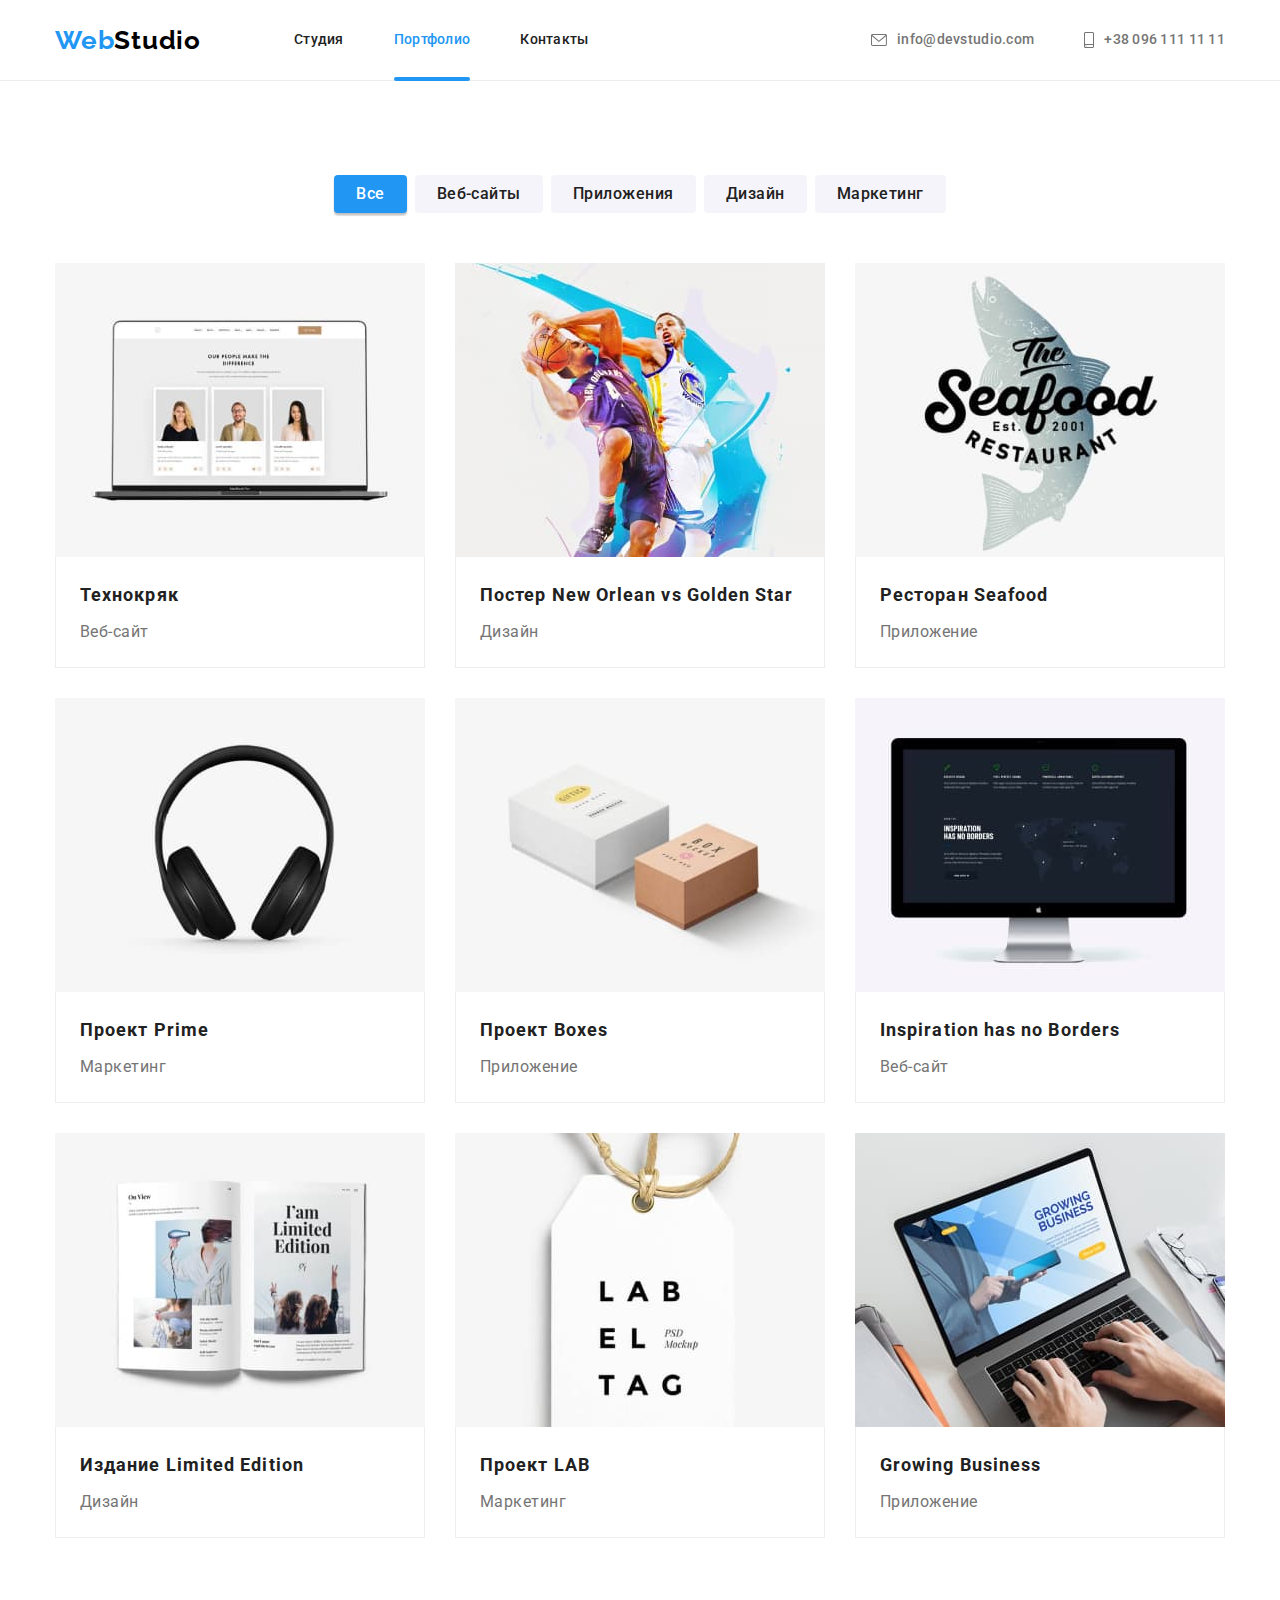
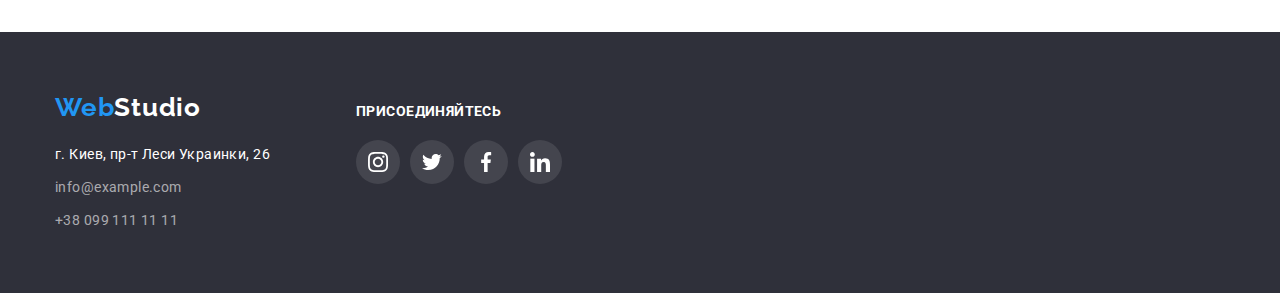
==== portfolio.html @ c78fc139 "Start" ====
<!DOCTYPE html>
<html lang="ru">
  <head>
    <meta charset="UTF-8" />
    <meta http-equiv="X-UA-Compatible" content="IE=edge" />
    <meta name="viewport" content="width=device-width, initial-scale=1.0" />
    <title>WebStudio</title>
    <link rel="preconnect" href="https://fonts.googleapis.com" />
    <link rel="preconnect" href="https://fonts.gstatic.com" crossorigin />
    <link
      href="https://fonts.googleapis.com/css2?family=Raleway:wght@700&family=Roboto:wght@400;500;700;900&display=swap"
      rel="stylesheet"
    />
    <link
      rel="stylesheet"
      href="https://cdnjs.cloudflare.com/ajax/libs/modern-normalize/1.1.0/modern-normalize.min.css"
    />
    <link rel="stylesheet" href="./css/styles.css" />
  </head>

  <body>
    <header class="header">
      <div class="container header-container">
        <a href="./index.html" class="logo link" lang="en"
          >Web<span class="logo-header" lang="en">Studio</span></a
        >
        <nav class="header-navigation">
          <ul class="header-list list">
            <li class="header-item">
              <a href="./index.html" class="header-link link">Студия</a>
            </li>
            <li class="header-item">
              <a href="./portfolio.html" class="header-link link current"
                >Портфолио</a
              >
            </li>
            <li class="header-item">
              <a href="" class="header-link link">Контакты</a>
            </li>
          </ul>
        </nav>
        <ul class="header-connect list">
          <li class="header-connect-item">
            <a
              href="mailto:info@devstudio.com"
              class="header-connect-link link"
            >
              <svg class="header-envelope">
                <use href="./images/icons.svg#icon-envelope"></use>
              </svg>
              info@devstudio.com</a
            >
          </li>
          <li class="header-connect-item">
            <a href="tel:+380961111111" class="header-connect-link link">
              <svg class="header-smartphone">
                <use href="./images/icons.svg#icon-smartphone"></use>
              </svg>
              +38 096 111 11 11</a
            >
          </li>
        </ul>
      </div>
    </header>

    <main>
      <section class="section">
        <div class="container">
          <h1 class="visually-hidden">Портфолио</h1>
          <ul class="filter-list list">
            <li class="filter-item">
              <button type="button" class="filters-btn active">Все</button>
            </li>
            <li class="filter-item">
              <button type="button" class="filters-btn">Веб-сайты</button>
            </li>
            <li class="filter-item">
              <button type="button" class="filters-btn">Приложения</button>
            </li>
            <li class="filter-item">
              <button type="button" class="filters-btn">Дизайн</button>
            </li>
            <li class="filter-item">
              <button type="button" class="filters-btn">Маркетинг</button>
            </li>
          </ul>
          <ul class="portfolio-list list">
            <li class="portfolio-item">
              <a href="" class="portfolio-link link">
                <div class="portfolio-overlay">
                  <img
                    src="./images/project-9.jpg"
                    alt="Сайт Технокряк"
                    width="370"
                  />
                  <p class="portfolio-overlay-description">
                    Технокряк это современная площадка распространения
                    коронавируса. Компании используют эту платформу для
                    цифрового шпионажа и атак на защищённые сервера конкурентов.
                    Технокряк это современная площадка распространения
                    коронавируса. Компании используют эту платформу для
                    цифрового шпионажа и атак на защищённые сервера конкурентов.
                  </p>
                </div>
                <div class="work-card">
                  <h2 class="portfolio-title">Технокряк</h2>
                  <p class="portfolio-description">Веб-сайт</p>
                </div>
              </a>
            </li>
            <li class="portfolio-item">
              <a href="" class="portfolio-link link">
                <div class="portfolio-overlay">
                  <img
                    src="./images/project-8.jpg"
                    alt="Новый Орлеан против Голден Стар"
                    width="370"
                  />
                  <p class="portfolio-overlay-description">
                    Технокряк это современная площадка распространения
                    коронавируса. Компании используют эту платформу для
                    цифрового шпионажа и атак на защищённые сервера конкурентов.
                  </p>
                </div>
                <div class="work-card">
                  <h2 class="portfolio-title">
                    Постер <span lang="en">New Orlean vs Golden Star</span>
                  </h2>
                  <p class="portfolio-description">Дизайн</p>
                </div>
              </a>
            </li>
            <li class="portfolio-item">
              <a href="" class="portfolio-link link">
                <div class="portfolio-overlay">
                  <img
                    src="./images/project-7.jpg"
                    alt="Ресторан Seafood"
                    width="370"
                  />
                  <p class="portfolio-overlay-description">
                    Технокряк это современная площадка распространения
                    коронавируса. Компании используют эту платформу для
                    цифрового шпионажа и атак на защищённые сервера конкурентов.
                  </p>
                </div>
                <div class="work-card">
                  <h2 class="portfolio-title">
                    Ресторан <span lang="en">Seafood</span>
                  </h2>
                  <p class="portfolio-description">Приложение</p>
                </div>
              </a>
            </li>
            <li class="portfolio-item">
              <a href="" class="portfolio-link link">
                <div class="portfolio-overlay">
                  <img
                    src="./images/project-6.jpg"
                    alt="Основной"
                    width="370"
                  />
                  <p class="portfolio-overlay-description">
                    Технокряк это современная площадка распространения
                    коронавируса. Компании используют эту платформу для
                    цифрового шпионажа и атак на защищённые сервера конкурентов.
                  </p>
                </div>
                <div class="work-card">
                  <h2 class="portfolio-title">
                    Проект <span lang="en">Prime</span>
                  </h2>
                  <p class="portfolio-description">Маркетинг</p>
                </div>
              </a>
            </li>
            <li class="portfolio-item">
              <a href="" class="portfolio-link link">
                <div class="portfolio-overlay">
                  <img src="./images/project-5.jpg" alt="Коробки" width="370" />
                  <p class="portfolio-overlay-description">
                    Технокряк это современная площадка распространения
                    коронавируса. Компании используют эту платформу для
                    цифрового шпионажа и атак на защищённые сервера конкурентов.
                  </p>
                </div>
                <div class="work-card">
                  <h2 class="portfolio-title">
                    Проект <span lang="en">Boxes</span>
                  </h2>
                  <p class="portfolio-description">Приложение</p>
                </div>
              </a>
            </li>
            <li class="portfolio-item">
              <a href="" class="portfolio-link link">
                <div class="portfolio-overlay">
                  <img
                    src="./images/project-4.jpg"
                    alt="У вдохновения нет границ"
                    width="370"
                  />
                  <p class="portfolio-overlay-description">
                    Технокряк это современная площадка распространения
                    коронавируса. Компании используют эту платформу для
                    цифрового шпионажа и атак на защищённые сервера конкурентов.
                  </p>
                </div>
                <div class="work-card">
                  <h2 class="portfolio-title" lang="en">
                    Inspiration has no Borders
                  </h2>
                  <p class="portfolio-description">Веб-сайт</p>
                </div>
              </a>
            </li>
            <li class="portfolio-item">
              <a href="" class="portfolio-link link">
                <div class="portfolio-overlay">
                  <img
                    src="./images/project-3.jpg"
                    alt="Ограниченный выпуск"
                    width="370"
                  />
                  <p class="portfolio-overlay-description">
                    Технокряк это современная площадка распространения
                    коронавируса. Компании используют эту платформу для
                    цифрового шпионажа и атак на защищённые сервера конкурентов.
                  </p>
                </div>
                <div class="work-card">
                  <h2 class="portfolio-title">
                    Издание <span lang="en">Limited Edition</span>
                  </h2>
                  <p class="portfolio-description">Дизайн</p>
                </div>
              </a>
            </li>
            <li class="portfolio-item">
              <a href="" class="portfolio-link link">
                <div class="portfolio-overlay">
                  <img
                    src="./images/project-2.jpg"
                    alt="Этикетка"
                    width="370"
                  />
                  <p class="portfolio-overlay-description">
                    Технокряк это современная площадка распространения
                    коронавируса. Компании используют эту платформу для
                    цифрового шпионажа и атак на защищённые сервера конкурентов.
                  </p>
                </div>
                <div class="work-card">
                  <h2 class="portfolio-title">
                    Проект <span lang="en">LAB</span>
                  </h2>
                  <p class="portfolio-description">Маркетинг</p>
                </div>
              </a>
            </li>
            <li class="portfolio-item">
              <a href="" class="portfolio-link link">
                <div class="portfolio-overlay">
                  <img
                    src="./images/project-1.jpg"
                    alt="Растущий Бизнес"
                    width="370"
                  />
                  <p class="portfolio-overlay-description">
                    Технокряк это современная площадка распространения
                    коронавируса. Компании используют эту платформу для
                    цифрового шпионажа и атак на защищённые сервера конкурентов.
                  </p>
                </div>
                <div class="work-card">
                  <h2 class="portfolio-title" lang="en">Growing Business</h2>
                  <p class="portfolio-description">Приложение</p>
                </div>
              </a>
            </li>
          </ul>
        </div>
      </section>
    </main>

    <footer class="footer">
      <div class="container">
        <div class="footer-nav">
          <a href="./index.html" class="logo link" lang="en"
            >Web<span class="logo-footer" lang="en">Studio</span></a
          >
          <address class="footer-contact">
            <ul class="address-list list">
              <li class="address-item">
                <a
                  href="https://goo.gl/maps/1GZU7aaaTQPB9hGB9"
                  class="maps-link link"
                  target="_blank"
                  rel="noreferrer noopener"
                  >г. Киев, пр-т Леси Украинки, 26</a
                >
              </li>
              <li class="address-item">
                <a href="mailto:info@example.com" class="address-link link"
                  >info@example.com</a
                >
              </li>
              <li class="address-item">
                <a href="tel:+380991111111" class="address-link link"
                  >+38 099 111 11 11</a
                >
              </li>
            </ul>
          </address>
        </div>
        <div class="footer-social">
          <p class="footer-social-title">присоединяйтесь</p>
          <ul class="footer-social-list list">
            <li class="footer-social-item">
              <a href="" class="footer-social-link link">
                <svg class="footer-social-icon">
                  <use href="./images/icons.svg#icon-instagram"></use>
                </svg>
              </a>
            </li>
            <li class="footer-social-item">
              <a href="" class="footer-social-link link">
                <svg class="footer-social-icon">
                  <use href="./images/icons.svg#icon-twitter"></use>
                </svg>
              </a>
            </li>
            <li class="footer-social-item">
              <a href="" class="footer-social-link link">
                <svg class="footer-social-icon">
                  <use href="./images/icons.svg#icon-facebook"></use>
                </svg>
              </a>
            </li>
            <li class="footer-social-item">
              <a href="" class="footer-social-link link">
                <svg class="footer-social-icon">
                  <use href="./images/icons.svg#icon-linkedin"></use>
                </svg>
              </a>
            </li>
          </ul>
        </div>
      </div>
    </footer>
  </body>
</html>
---- css/styles.css ----
:root {
  --title-text-color: #212121;
  --text-color: #757575;
  --accent-color: #2196f3;
  --primary-white-color: #ffffff;
  --primery-black-color: #000000;
  --text-footer-contact-color: rgba(255, 255, 255, 0.6);
  --filters-background-color: #f5f4fa;
  --filters-text-color: #212121;
  --main-bg-color: #ffffff;
  --second-bg-color: #2f303a;
  --third-bg-color: #f5f4fa;
  --hero-bg-color: #c4c4c4;
  --social-bg: #afb1b8;
  --social-bg-footer: rgba(255, 255, 255, 0.1);
  --timing-duration: 250ms;
  --timing-fanction: cubic-bezier(0.4, 0, 0.2, 1);
  --modal-bg-color: #ffffff;
  --modal-backdrop-bg: rgba(0, 0, 0, 0.2);
}

p,
h1,
h2,
h3,
h4,
h5,
h6 {
  margin: 0;
}

ul {
  margin: 0;
  padding: 0;
}

button {
  cursor: pointer;
}

img {
  display: block;
  max-width: 100%;
  height: auto;
}

body {
  background-color: var(--main-bg-color);
  color: var(--title-text-color);
  font-family: Roboto, sans-serif;
}

.container {
  width: 1200px;
  padding-left: 15px;
  padding-right: 15px;
  margin-left: auto;
  margin-right: auto;
}

.visually-hidden {
  position: absolute;
  white-space: nowrap;
  width: 1px;
  height: 1px;
  overflow: hidden;
  border: 0;
  padding: 0;
  clip: rect(0 0 0 0);
  clip-path: inset(50%);
  margin: -1px;
}

.list {
  list-style: none;
}

.link {
  text-decoration: none;
}

/* -------------------------HEADER------------------------- */

.header {
  background-color: var(--main-bg-color);
  border-bottom: 1px solid #ececec;
}

.logo {
  display: block;
  padding-top: 24px;
  padding-bottom: 24px;

  color: var(--accent-color);
  font-family: Raleway, sans-serif;
  font-size: 26px;
  font-weight: 700;
  line-height: 1.19;
  letter-spacing: 0.03em;
}

.logo-header {
  color: var(--primery-black-color);
}

.logo-footer {
  color: var(--primary-white-color);
}

.header-container {
  display: flex;
  align-items: center;
}

.header-list {
  display: flex;
  margin-left: 93px;
}

.header-item {
  margin-right: 50px;
  position: relative;
}

.header-item:last-child {
  margin-right: 0;
}

.header-link {
  display: block;
  padding-top: 32px;
  padding-bottom: 32px;

  color: var(--title-text-color);
  font-weight: 500;
  font-size: 14px;
  line-height: 1.14;
  letter-spacing: 0.02em;

  transition-property: color;
  transition-duration: var(--timing-duration);
  transition-timing-function: var(--timing-fanction);
}

.header-link:hover,
.header-link:focus {
  color: var(--accent-color);
}

.current::after {
  content: "";
  display: block;
  position: absolute;
  left: 0;
  bottom: -1px;
  width: 100%;
  height: 4px;
  border-radius: 2px;
  background-color: var(--accent-color);
}

.header-connect-link:hover,
.header-connect-link:focus,
.address-link:hover,
.address-link:focus,
.maps-link:hover,
.maps-link:focus,
.current {
  color: var(--accent-color);
}

.header-connect {
  display: flex;
  margin-left: auto;
  align-items: center;
}

.header-connect-item {
  margin-right: 50px;
  padding-top: 32px;
  padding-bottom: 32px;
}

.header-connect-item:last-child {
  margin-right: 0;
}

.header-connect-link {
  display: flex;
  align-items: center;
  color: var(--text-color);
  font-weight: 500;
  font-size: 14px;
  line-height: 1.14;
  letter-spacing: 0.02em;

  transition-property: color;
  transition-duration: var(--timing-duration);
  transition-timing-function: var(--timing-fanction);
}

.header-envelope {
  width: 16px;
  height: 12px;
  margin-right: 10px;
  fill: currentColor;
}

.header-smartphone {
  width: 10px;
  height: 16px;
  margin-right: 10px;
  fill: currentColor;
}
/* -------------------------HERO------------------------- */

.hero {
  max-width: 1600px;
  margin-left: auto;
  margin-right: auto;
  padding-top: 200px;
  padding-bottom: 200px;
  text-align: center;

  background-color: var(--second-bg-color);
  background-image: linear-gradient(
      to right,
      rgba(47, 48, 58, 0.4),
      rgba(47, 48, 58, 0.4)
    ),
    url("../images/hero-img.jpg");
  background-repeat: no-repeat;
  background-position: center;
  background-size: cover;
}

.hero-title {
  margin-bottom: 30px;
  margin-left: auto;
  margin-right: auto;
  width: 696px;

  color: var(--primary-white-color);
  font-weight: 900;
  font-size: 44px;
  line-height: 1.36;
  letter-spacing: 0.06em;
  text-transform: uppercase;
}

.hero-btn {
  padding: 10px 32px;
  border-radius: 4px;
  border: none;

  color: var(--primary-white-color);
  background-color: var(--accent-color);
  font-family: inherit;
  font-weight: 700;
  font-size: 16px;
  line-height: 1.88;
  letter-spacing: 0.06em;
  box-shadow: 0px 4px 4px rgba(0, 0, 0, 0.15);

  transition-property: background-color;
  transition-duration: var(--timing-duration);
  transition-timing-function: var(--timing-fanction);
}

.hero-btn:hover,
.hero-btn:focus {
  background-color: #188ce8;
}

/* -------------------------BUTTON------------------------- */

.filters-btn {
  padding: 6px 22px;
  border-radius: 4px;
  border: none;

  color: var(--filters-text-color);
  background-color: var(--filters-background-color);
  font-family: inherit;
  font-weight: 500;
  font-size: 16px;
  line-height: 1.63;
  letter-spacing: 0.03em;

  transition-property: color, background-color, box-shadow;
  transition-duration: var(--timing-duration);
  transition-timing-function: var(--timing-fanction);
}

.filters-btn:hover,
.filters-btn:focus,
.active {
  color: var(--primary-white-color);
  background-color: var(--accent-color);
  box-shadow: 0px 3px 1px rgba(0, 0, 0, 0.1), 0px 1px 2px rgba(0, 0, 0, 0.08),
    0px 2px 2px rgba(0, 0, 0, 0.12);
}

/* -------------------------SECTION------------------------- */

.section {
  padding-bottom: 94px;
  padding-top: 94px;
  background-color: var(--main-bg-color);
}

.section-title {
  margin-bottom: 50px;

  color: var(--title-text-color);
  font-size: 36px;
  line-height: 1.17;
  text-align: center;
  letter-spacing: 0.03em;
}

/* -------------------------FEATURE------------------------- */

.feature-list {
  display: flex;
}

.feature-item {
  flex-basis: calc((100% - 3 * 30px) / 4);
  margin-right: 30px;
}

.feature-item:last-child {
  margin-right: 0;
}

.feature-item-icon {
  display: block;
  text-align: center;
  background: #f5f4fa;
  border-radius: 4px;
  margin-bottom: 30px;
  padding: 25px 100px;
}

.feature-icon {
  width: 70px;
  height: 70px;
}

.feature-title {
  margin-bottom: 10px;

  color: var(--title-text-color);
  font-size: 14px;
  line-height: 1.14;
  letter-spacing: 0.03em;
  text-transform: uppercase;
}

.feature-description {
  color: var(--text-color);
  font-size: 14px;
  line-height: 1.71;
  letter-spacing: 0.03em;
}

/* -------------------------WORK LIST------------------------- */

.work {
  padding-top: 0;
}

.work-list {
  display: flex;
}

.work-item {
  position: relative;
  flex-basis: calc((100% - 2 * 30px) / 3);
  margin-right: 30px;
}

.work-item:last-child {
  margin-right: 0;
}

.work-wrapper {
  position: absolute;
  bottom: 0;
  left: 0;
  width: 100%;
  padding: 27px 0;
  background-color: rgba(47, 48, 58, 0.8);
}

.work-title {
  font-size: 14px;
  line-height: 1.14;
  text-align: center;
  letter-spacing: 0.03em;
  text-transform: uppercase;

  color: var(--primary-white-color);
}

/* -------------------------OUR TEAM------------------------- */

.team {
  background-color: var(--third-bg-color);
}

.team-card {
  background-color: var(--main-bg-color);
  border-radius: 0px 0px 4px 4px;
  box-shadow: 0px 1px 3px rgba(0, 0, 0, 0.12), 0px 1px 1px rgba(0, 0, 0, 0.14),
    0px 2px 1px rgba(0, 0, 0, 0.2);
}

.team-list {
  display: flex;
}

.team-item {
  flex-basis: calc((100% - 3 * 30px) / 4);
  margin-right: 30px;
}

.team-item:last-child {
  margin-right: 0;
}

.team-card-text {
  padding-top: 30px;
  padding-bottom: 30px;
}

.team-title {
  margin-bottom: 10px;

  color: var(--title-text-color);
  font-weight: 500;
  font-size: 16px;
  line-height: 1.19;
  text-align: center;
  letter-spacing: 0.03em;
}

.team-description {
  margin-bottom: 16px;
  color: var(--text-color);
  font-size: 16px;
  line-height: 1.19;
  text-align: center;
  letter-spacing: 0.03em;
}

.team-social {
  display: flex;
  justify-content: center;
}

.team-social-item {
  margin-right: 10px;
}

.team-social-item:last-child {
  margin-right: 0;
}

.team-social-link {
  display: flex;
  justify-content: center;
  align-items: center;
  width: 44px;
  height: 44px;
  border-radius: 50%;
  color: var(--social-bg);

  transition-property: color, background-color;
  transition-duration: var(--timing-duration);
  transition-timing-function: var(--timing-fanction);
}

.team-social-link:hover,
.team-social-link:focus {
  background-color: var(--accent-color);
  color: var(--primary-white-color);
}

.team-social-icon {
  width: 20px;
  height: 20px;
  fill: currentColor;
}
/* -------------------------CLIENTS------------------------- */

.clients-list {
  display: flex;
}

.clients-item {
  width: 170px;
  height: 92px;
  margin-right: 30px;
}

.clients-item:last-child {
  margin-right: 0;
}

.clients-link {
  display: flex;
  justify-content: center;
  align-items: center;
  width: 100%;
  height: 100%;
  border: 1px solid var(--social-bg);
  border-radius: 4px;

  color: var(--social-bg);

  transition-property: color, border;
  transition-duration: var(--timing-duration);
  transition-timing-function: var(--timing-fanction);
}

.clients-link:hover,
.clients-link:focus {
  border: 1px solid var(--accent-color);
  color: var(--accent-color);
}

.clients-icon {
  width: 106px;
  height: 60px;
  fill: currentColor;
}

/* -------------------------FOOTER------------------------- */

.footer {
  padding-top: 60px;
  padding-bottom: 60px;
  background-color: var(--second-bg-color);
}

.footer-nav {
  width: 231px;
  margin-right: 70px;
}

.footer .logo {
  padding: 0;
  margin-bottom: 20px;
}

.footer-contact {
  font-style: normal;
  font-size: 14px;
  line-height: 1.71;
  letter-spacing: 0.03em;
}

.address-item {
  margin-bottom: 9px;
}

.address-item:last-child {
  margin-bottom: 0px;
}

.maps-link {
  color: var(--primary-white-color);

  transition-property: color;
  transition-duration: var(--timing-duration);
  transition-timing-function: var(--timing-fanction);
}

.address-link {
  color: var(--text-footer-contact-color);

  transition-property: color;
  transition-duration: var(--timing-duration);
  transition-timing-function: var(--timing-fanction);
}

.footer .container {
  display: flex;
  align-items: baseline;
}

.footer-social-title {
  color: var(--primary-white-color);
  font-weight: 700;
  font-size: 14px;
  line-height: 1.14;
  letter-spacing: 0.03em;
  text-transform: uppercase;
  margin-bottom: 20px;
}

.footer-social-list {
  display: flex;
  justify-content: center;
}

.footer-social-item {
  margin-right: 10px;
}

.footer-social-item:last-child {
  margin-right: 0;
}

.footer-social-link {
  display: flex;
  justify-content: center;
  align-items: center;
  width: 44px;
  height: 44px;
  border-radius: 50%;
  background-color: var(--social-bg-footer);

  transition-property: background-color;
  transition-duration: var(--timing-duration);
  transition-timing-function: var(--timing-fanction);
}

.footer-social-link:hover,
.footer-social-link:focus {
  background-color: var(--accent-color);
}

.footer-social-icon {
  width: 20px;
  height: 20px;
  fill: var(--primary-white-color);
}

/* -------------------------PORTFOLIO------------------------- */

.filter-list {
  display: flex;
  justify-content: center;
  margin-bottom: 50px;
}

.filter-item:not(:last-child) {
  margin-right: 8px;
}

.portfolio-list {
  display: flex;
  flex-wrap: wrap;
}

.portfolio-item {
  flex-basis: calc((100% - 2 * 30px) / 3);
  margin-right: 30px;
  margin-bottom: 30px;

  transition-property: box-shadow;
  transition-duration: var(--timing-duration);
  transition-timing-function: var(--timing-fanction);
}

.portfolio-item:nth-child(3n) {
  margin-right: 0;
}

.portfolio-item:nth-last-child(-n + 3) {
  margin-bottom: 0;
}

.portfolio-item:hover,
.portfolio-item:focus {
  box-shadow: 0px 1px 1px rgba(0, 0, 0, 0.12), 0px 4px 4px rgba(0, 0, 0, 0.06),
    1px 4px 6px rgba(0, 0, 0, 0.16);
}

.work-card {
  background: var(--primary-white-color);
  border-bottom: 1px solid #eeeeee;
  border-left: 1px solid #eeeeee;
  border-right: 1px solid #eeeeee;
  padding: 20px 24px;
}

.portfolio-title {
  color: var(--title-text-color);
  margin-bottom: 4px;
  font-size: 18px;
  line-height: 2;
  letter-spacing: 0.06em;
}

.portfolio-description {
  color: var(--text-color);
  font-size: 16px;
  line-height: 1.88;
  letter-spacing: 0.03em;
}

.portfolio-overlay {
  position: relative;
  overflow: hidden;
}
.portfolio-overlay-description {
  position: absolute;
  top: 0;
  left: 0;
  width: 100%;
  height: 100%;
  padding: 63px 24px;

  font-size: 18px;
  line-height: 1.56;
  letter-spacing: 0.03em;

  color: var(--primary-white-color);
  background-color: rgba(33, 150, 243, 0.9);

  transform: translateY(101%);
  opacity: 0;

  transition-property: transform, opacity;
  transition-duration: var(--timing-duration);
  transition-timing-function: var(--timing-fanction);
  /* overflow: auto; */
}

.portfolio-link:hover .portfolio-overlay-description,
.portfolio-link:focus .portfolio-overlay-description {
  transform: translateY(0);
  opacity: 1;
}

/* -------------------------MODAL WINDOW------------------------- */

.backdrop {
  position: fixed;
  top: 0;
  left: 0;
  width: 100vw;
  height: 100vh;

  background-color: var(--modal-backdrop-bg);

  transition-property: opacity, visibility;
  transition-duration: var(--timing-duration);
  transition-timing-function: var(--timing-fanction);
}

.backdrop.is-hidden .modal {
  transform: translate(-50%, -50%) scale(0.1);
  border-radius: 50%;
}

.modal {
  position: absolute;
  top: 50%;
  left: 50%;
  width: 528px;
  min-height: 581px;
  padding: 40px;
  transform: translate(-50%, -50%) scale(1);

  transition-property: transform, border-radius;
  transition-duration: var(--timing-duration);
  transition-timing-function: var(--timing-fanction);

  background-color: var(--modal-bg-color);
  box-shadow: 0px 1px 3px rgba(0, 0, 0, 0.12), 0px 1px 1px rgba(0, 0, 0, 0.14),
    0px 2px 1px rgba(0, 0, 0, 0.2);
  border-radius: 4px;
}

.modal-close {
  position: absolute;
  top: 8px;
  right: 8px;
  width: 30px;
  height: 30px;
  display: flex;
  align-items: center;
  justify-content: center;

  background-color: transparent;
  border: 1px solid rgba(0, 0, 0, 0.1);
  border-radius: 50%;
}

.is-hidden {
  visibility: hidden;
  opacity: 0;
  pointer-events: none;
}
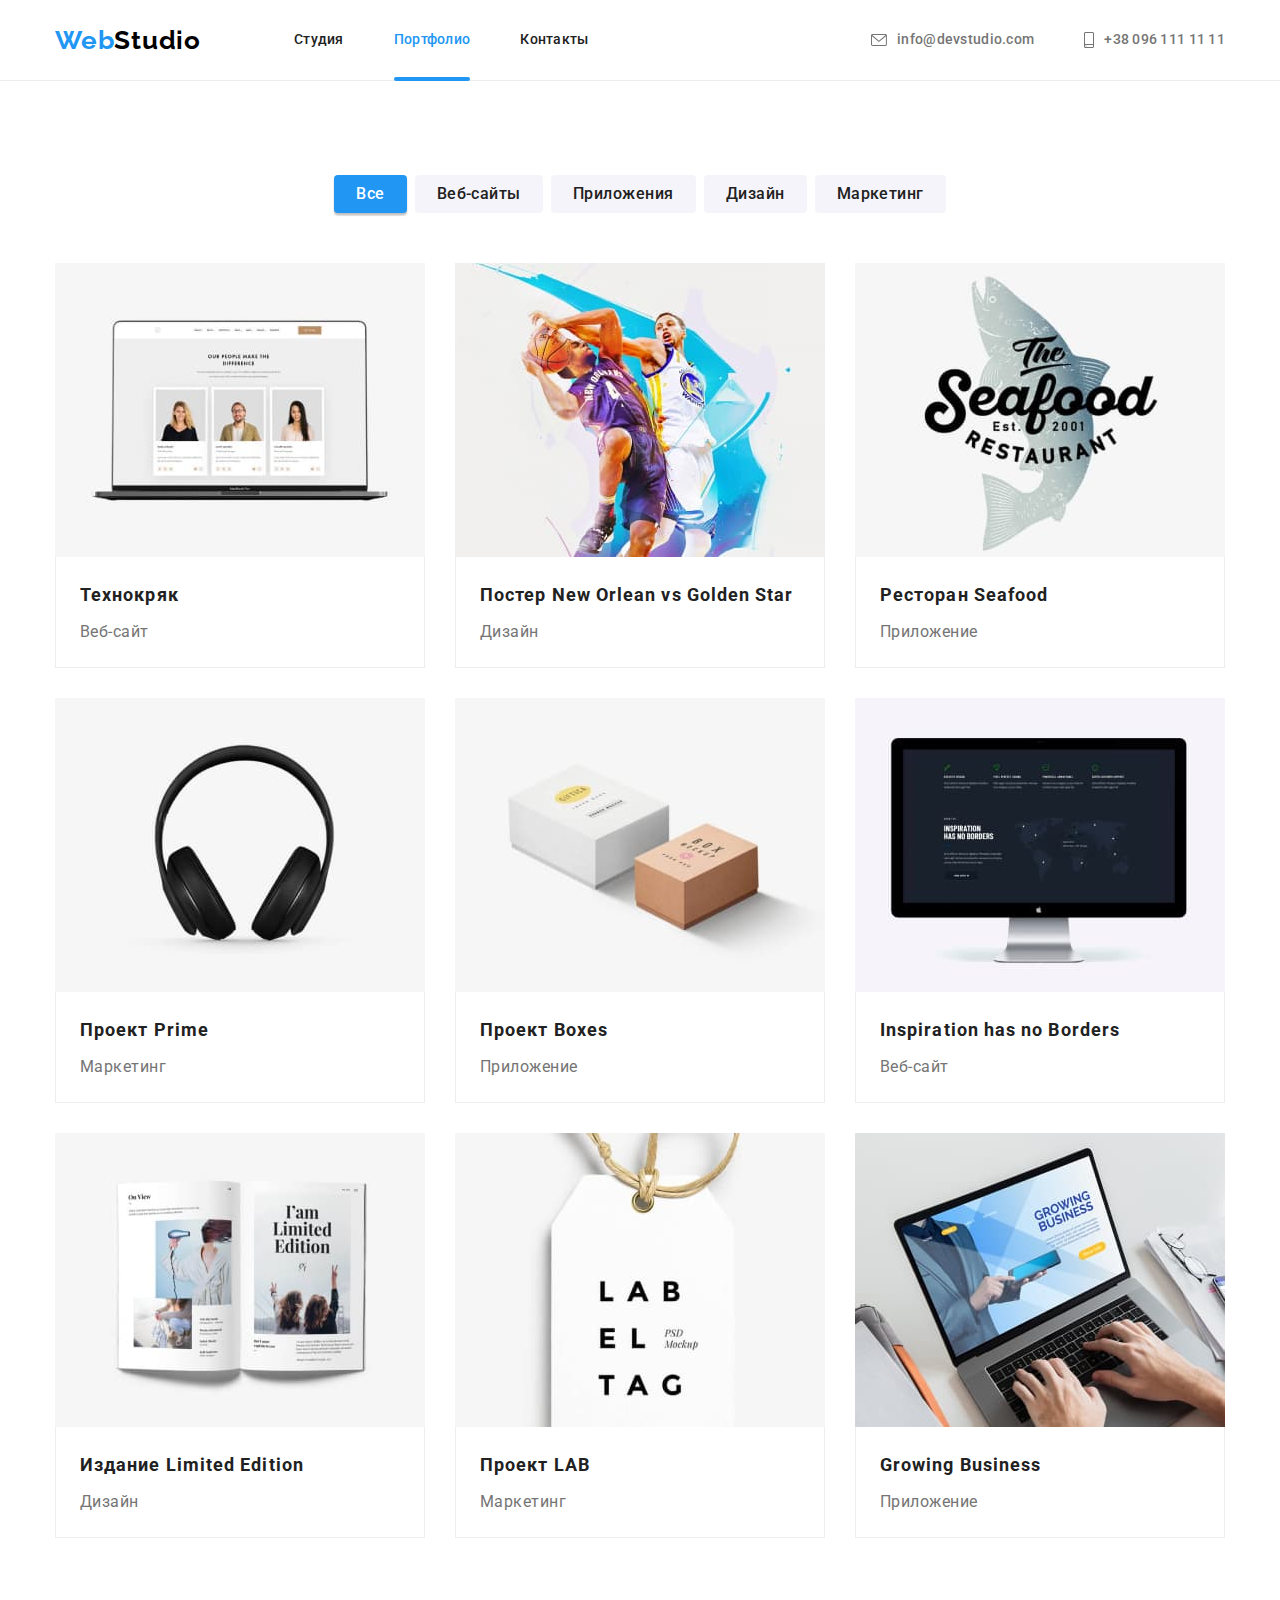
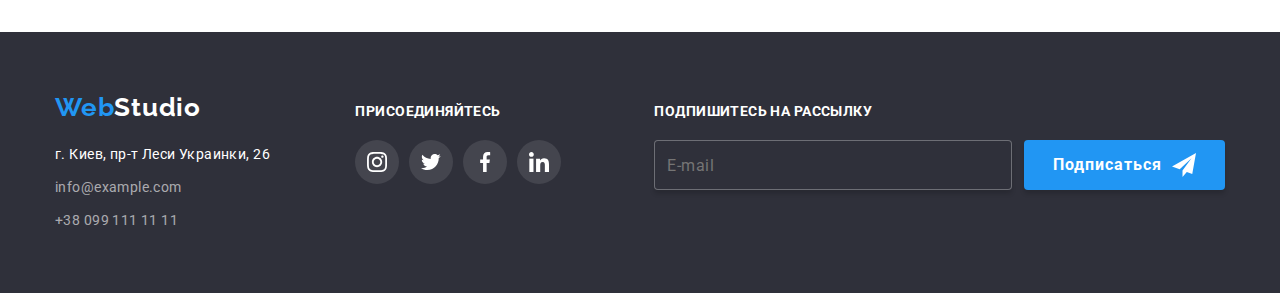
==== commit 4e4e8ad3: "add subscribe to portfolio and finish" ====
--- a/portfolio.html
+++ b/portfolio.html
@@ -346,6 +346,23 @@
             </li>
           </ul>
         </div>
+        <form class="footer-subscribe">
+          <label>
+            <span class="footer-subscribe-title">Подпишитесь на рассылку</span>
+            <input
+              type="email"
+              name="email"
+              class="footer-subscribe-input"
+              placeholder="E-mail"
+            />
+          </label>
+          <button type="submit" class="footer-subscribe-btn">
+            Подписаться
+            <svg class="subscribe-btn-icon">
+              <use href="./images/icons.svg#icon-send"></use>
+            </svg>
+          </button>
+        </form>
       </div>
     </footer>
   </body>
--- a/css/styles.css
+++ b/css/styles.css
@@ -5,6 +5,7 @@
   --primary-white-color: #ffffff;
   --primery-black-color: #000000;
   --text-footer-contact-color: rgba(255, 255, 255, 0.6);
+  --btn-bg-color-hover: #188ce8;
   --filters-background-color: #f5f4fa;
   --filters-text-color: #212121;
   --main-bg-color: #ffffff;
@@ -17,6 +18,8 @@
   --timing-fanction: cubic-bezier(0.4, 0, 0.2, 1);
   --modal-bg-color: #ffffff;
   --modal-backdrop-bg: rgba(0, 0, 0, 0.2);
+  --checkbox-bg-color: #2196f3;
+  --checkbox-border-color: #212121;
 }
 
 p,
@@ -269,7 +272,7 @@
 
 .hero-btn:hover,
 .hero-btn:focus {
-  background-color: #188ce8;
+  background-color: var(--btn-bg-color-hover);
 }
 
 /* -------------------------BUTTON------------------------- */
@@ -591,6 +594,10 @@
   align-items: baseline;
 }
 
+.footer-social {
+  margin-right: 93px;
+}
+
 .footer-social-title {
   color: var(--primary-white-color);
   font-weight: 700;
@@ -637,6 +644,83 @@
   width: 20px;
   height: 20px;
   fill: var(--primary-white-color);
+}
+/* ------------------- */
+.footer-subscribe {
+  display: flex;
+  align-items: flex-end;
+}
+
+.footer-subscribe-title {
+  display: block;
+  color: var(--primary-white-color);
+  font-weight: 700;
+  font-size: 14px;
+  line-height: 1.14;
+  letter-spacing: 0.03em;
+  text-transform: uppercase;
+  margin-bottom: 20px;
+}
+
+.footer-subscribe-input {
+  width: 358px;
+  height: 50px;
+  margin-right: 12px;
+  padding-left: 12px;
+  outline: none;
+
+  background-color: var(--second-bg-color);
+  border: 1px solid rgba(255, 255, 255, 0.3);
+  box-shadow: 0px 4px 4px rgba(0, 0, 0, 0.15);
+  border-radius: 4px;
+  color: var(--text-footer-contact-color);
+  font-weight: 400;
+  font-size: 16px;
+  line-height: 1.25;
+  letter-spacing: 0.03em;
+
+  transition-property: border-color;
+  transition-duration: var(--timing-duration);
+  transition-timing-function: var(--timing-fanction);
+}
+
+.footer-subscribe-input:focus {
+  border-color: var(--accent-color);
+}
+
+.footer-subscribe-btn {
+  display: flex;
+  align-items: center;
+  text-align: center;
+  min-width: 200px;
+  padding: 10px 29px;
+  border-radius: 4px;
+  border: none;
+
+  color: var(--primary-white-color);
+  background-color: var(--accent-color);
+  font-family: inherit;
+  font-weight: 700;
+  font-size: 16px;
+  line-height: 1.88;
+  letter-spacing: 0.06em;
+  box-shadow: 0px 4px 4px rgba(0, 0, 0, 0.15);
+
+  transition-property: background-color;
+  transition-duration: var(--timing-duration);
+  transition-timing-function: var(--timing-fanction);
+}
+
+.footer-subscribe-btn:hover,
+.footer-subscribe-btn:focus {
+  background-color: var(--btn-bg-color-hover);
+}
+
+.subscribe-btn-icon {
+  margin-left: 10px;
+  fill: currentColor;
+  width: 24px;
+  height: 24px;
 }
 
 /* -------------------------PORTFOLIO------------------------- */
@@ -790,6 +874,15 @@
   background-color: transparent;
   border: 1px solid rgba(0, 0, 0, 0.1);
   border-radius: 50%;
+
+  transition-property: fill;
+  transition-duration: var(--timing-duration);
+  transition-timing-function: var(--timing-fanction);
+}
+
+.modal-close:hover,
+.modal-close:focus {
+  fill: var(--accent-color);
 }
 
 .is-hidden {
@@ -797,3 +890,177 @@
   opacity: 0;
   pointer-events: none;
 }
+
+.modal-form {
+  display: flex;
+  flex-direction: column;
+}
+
+.modal-form-title {
+  margin-bottom: 12px;
+
+  font-weight: 700;
+  font-size: 20px;
+  line-height: 1.15;
+  text-align: center;
+  letter-spacing: 0.03em;
+
+  color: var(--title-text-color);
+}
+
+.modal-lable-text {
+  display: block;
+  margin-bottom: 4px;
+
+  color: var(--text-color);
+  font-weight: 400;
+  font-size: 12px;
+  line-height: 1.17;
+  letter-spacing: 0.01em;
+}
+
+.input-icon-wrapper {
+  position: relative;
+}
+
+.modal-input {
+  width: 100%;
+  height: 40px;
+  padding-left: 42px;
+  margin-bottom: 10px;
+
+  border: 1px solid rgba(33, 33, 33, 0.2);
+  border-radius: 4px;
+  outline: none;
+
+  color: var(--text-color);
+  background-color: transparent;
+  font-weight: 400;
+  font-size: 12px;
+  line-height: 1.17;
+  letter-spacing: 0.01em;
+
+  transition-property: border;
+  transition-duration: var(--timing-duration);
+  transition-timing-function: var(--timing-fanction);
+}
+
+.modal-input:focus {
+  border: 1px solid var(--accent-color);
+}
+
+.modal-input-icon {
+  position: absolute;
+  top: 20px;
+  left: 12px;
+  fill: currentColor;
+  width: 18px;
+  height: 18px;
+
+  transform: translateY(-50%);
+
+  transition-property: fill;
+  transition-duration: var(--timing-duration);
+  transition-timing-function: var(--timing-fanction);
+}
+
+.modal-input:focus + .modal-input-icon {
+  fill: var(--accent-color);
+}
+
+.modal-textarea {
+  resize: none;
+  width: 100%;
+  padding: 12px 16px;
+  margin-bottom: 20px;
+  border: 1px solid rgba(33, 33, 33, 0.2);
+  border-radius: 4px;
+  outline: none;
+
+  color: var(--text-color);
+  font-weight: 400;
+  font-size: 12px;
+  line-height: 1.17;
+  letter-spacing: 0.01em;
+
+  transition-property: border;
+  transition-duration: var(--timing-duration);
+  transition-timing-function: var(--timing-fanction);
+}
+
+.modal-textarea:focus {
+  border: 1px solid var(--accent-color);
+}
+
+.modal-textarea::placeholder {
+  color: rgba(117, 117, 117, 0.5);
+}
+
+.modal-agreement {
+  margin-bottom: 30px;
+  display: flex;
+  align-items: center;
+  justify-content: center;
+}
+
+.modal-agreement-text {
+  font-weight: 400;
+  font-size: 14px;
+  line-height: 1.71;
+  letter-spacing: 0.03em;
+
+  color: var(--text-color);
+}
+
+.modal-agreement-link {
+  text-decoration-line: underline;
+  text-decoration-skip-ink: none;
+  color: var(--accent-color);
+}
+
+.modal-btn {
+  margin-left: auto;
+  margin-right: auto;
+  min-width: 200px;
+
+  padding: 10px 55px;
+  border-radius: 4px;
+  border: none;
+
+  color: var(--primary-white-color);
+  background-color: var(--accent-color);
+  font-family: inherit;
+  font-weight: 700;
+  font-size: 16px;
+  line-height: 1.88;
+  letter-spacing: 0.06em;
+  box-shadow: 0px 4px 4px rgba(0, 0, 0, 0.15);
+
+  transition-property: background-color;
+  transition-duration: var(--timing-duration);
+  transition-timing-function: var(--timing-fanction);
+}
+
+.modal-btn:hover,
+.modal-btn:focus {
+  background-color: var(--btn-bg-color-hover);
+}
+
+.modal-checkbox-icon {
+  margin-right: 7px;
+  width: 16px;
+  height: 15px;
+  border: 2px solid var(--checkbox-border-color);
+  border-radius: 2px;
+  background-color: transparent;
+
+  transition-property: background-color, border;
+  transition-duration: var(--timing-duration);
+  transition-timing-function: var(--timing-fanction);
+}
+
+.modal-checkbox:checked + .modal-checkbox-icon {
+  background-color: var(--checkbox-bg-color);
+  background-origin: border-box;
+  border-color: transparent;
+}
